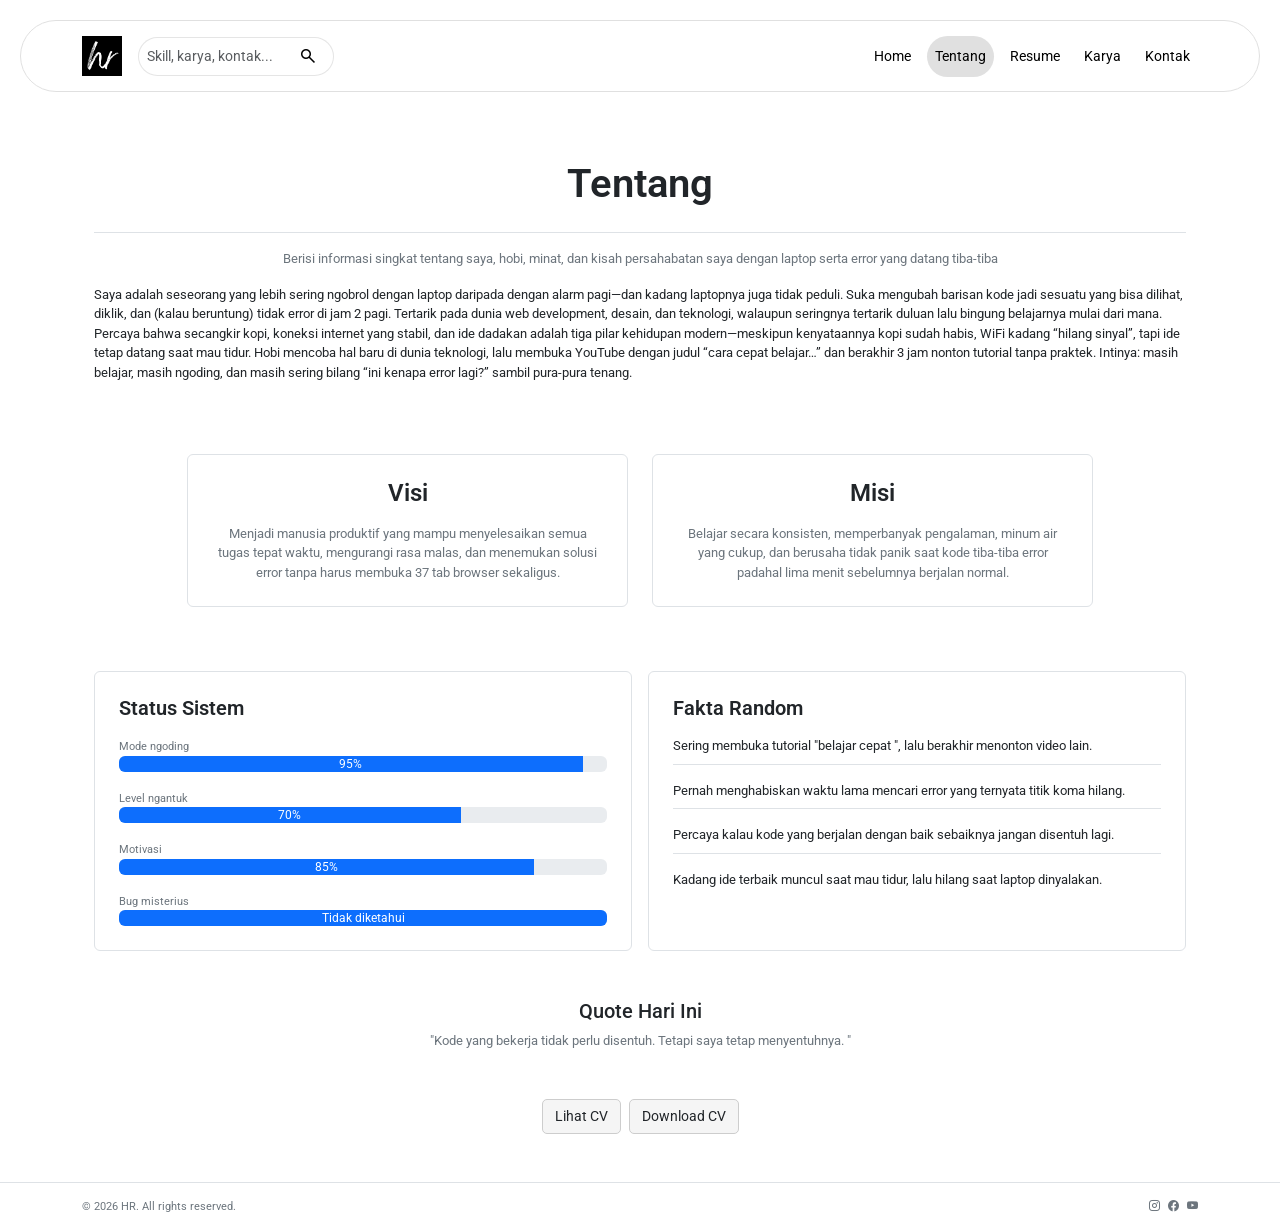
==== about.html @ 9acb25cf "first commit" ====
<!DOCTYPE html>
<html lang="id">

<head>

    <meta charset="UTF-8">
    <meta name="viewport" content="width=device-width, initial-scale=1">

    <title>Tentang</title>
    <link rel="icon" href="Assets/img/favicon.png" type="image/svg+xml">

    <link href="https://cdn.jsdelivr.net/npm/bootstrap@5.3.3/dist/css/bootstrap.min.css" rel="stylesheet">
    <!-- Bootstrap Icon -->
    <link rel="stylesheet" href="https://cdn.jsdelivr.net/npm/bootstrap-icons@1.11.3/font/bootstrap-icons.min.css">
    <link rel="stylesheet" href="https://cdnjs.cloudflare.com/ajax/libs/font-awesome/6.0.0/css/all.min.css" integrity="sha512-9usAa10IRO0HhonpyAIVpjrylPvoDwiPUiKdWk5t3PyolY1cOd4DSE0Ga+ri4AuTroPR5aQvXU9xC6qOPnzFeg==" crossorigin="anonymous" referrerpolicy="no-referrer"
    />
    <link rel="stylesheet" href="https://fonts.googleapis.com/css2?family=Material+Symbols+Outlined:opsz,wght,FILL,GRAD@24,400,0,0&icon-names=construction,groups" />
    <!-- Bootstrap CSS -->
    <link rel="stylesheet" href="Assets/css/style.css">

</head>

<body>
    <!-- Navigation -->

    <nav class="navbar navbar-expand-lg">

        <div class="container">

            <!-- Logo -->

            <a class="navbar-brand fw-bold" href="index.html">

                <img src="Assets/img/favicon.png" alt="Logo" class="logo">

            </a>
            <form class="search-form" id="searchForm">

                <div class="search-box">

                    <input type="search" id="searchInput" class="form-control" placeholder="Skill, karya, kontak...">

                    <button type="submit" class="search-btn">

            <span class="material-symbols-outlined">
                search
            </span>

        </button>

                </div>

            </form>

            <!-- Toggle -->

            <button class="navbar-toggler border-0 shadow-none" type="button" data-bs-toggle="collapse" data-bs-target="#navbarMenu">

            <span class="material-symbols-outlined me-0">
                menu
            </span>


        </button>

            <!-- Menu -->

            <div class="collapse navbar-collapse" id="navbarMenu">
                <hr class="d-lg-none opacity-5">
                <ul class="navbar-nav ms-auto d-flex flex-wrap gap-2">
                    <!-- Navigation Links -->

                    <li class="nav-item">

                        <a class="nav-link" href="index.html" title="Home">
                         Home

                        </a>

                    </li>

                    <li class="nav-item">

                        <a class="nav-link active" href="about.html" title="Tentang">
                            Tentang

                        </a>

                    </li>

                    <li class="nav-item">

                        <a class="nav-link" href="resume.html" title="Resume">
                            Resume

                        </a>

                    </li>

                    <li class="nav-item">

                        <a class="nav-link" href="work.html" title="Karya">
                            Karya

                        </a>

                    </li>

                    <li class="nav-item">

                        <a class="nav-link" href="contact.html" title="Kontak">
                            Kontak

                        </a>

                    </li>


                </ul>


            </div>

        </div>

    </nav>
    <section class="container py-5 px-4 mb-auto " id="about ">

        <h1 class="text-center mb-3 border-bottom pb-4 fw-semibold ">Tentang</h1>
        <p class="text-center text-secondary">Berisi informasi singkat tentang saya, hobi, minat, dan kisah persahabatan saya dengan laptop serta error yang datang tiba-tiba</p>

        <!-- Pendahuluan -->
        <div class="text-justify">
            <p>
                Saya adalah seseorang yang lebih sering ngobrol dengan laptop daripada dengan alarm pagi—dan kadang laptopnya juga tidak peduli. Suka mengubah barisan kode jadi sesuatu yang bisa dilihat, diklik, dan (kalau beruntung) tidak error di jam 2 pagi. Tertarik
                pada dunia web development, desain, dan teknologi, walaupun seringnya tertarik duluan lalu bingung belajarnya mulai dari mana. Percaya bahwa secangkir kopi, koneksi internet yang stabil, dan ide dadakan adalah tiga pilar kehidupan modern—meskipun
                kenyataannya kopi sudah habis, WiFi kadang “hilang sinyal”, tapi ide tetap datang saat mau tidur. Hobi mencoba hal baru di dunia teknologi, lalu membuka YouTube dengan judul “cara cepat belajar…” dan berakhir 3 jam nonton tutorial tanpa
                praktek. Intinya: masih belajar, masih ngoding, dan masih sering bilang “ini kenapa error lagi?” sambil pura-pura tenang.
            </p>
        </div>
        <div class="row justify-content-center text-center mt-5 g-4" id="visi-misi">

            <div class="col-md-5 foundation-content " id="visiContent">
                <div class="border rounded p-4 h-100 ">

                    <h4 class="fw-semibold mb-3 ">
                        Visi
                    </h4>

                    <p class="text-secondary mb-0 ">
                        Menjadi manusia produktif yang mampu menyelesaikan semua tugas tepat waktu, mengurangi rasa malas, dan menemukan solusi error tanpa harus membuka 37 tab browser sekaligus.
                    </p>

                </div>
            </div>

            <div class="col-md-5 foundation-content " id="misiContent ">
                <div class="border rounded p-4 h-100 ">

                    <h4 class="fw-semibold mb-3 ">
                        Misi
                    </h4>

                    <p class="text-secondary mb-0 ">
                        Belajar secara konsisten, memperbanyak pengalaman, minum air yang cukup, dan berusaha tidak panik saat kode tiba-tiba error padahal lima menit sebelumnya berjalan normal.
                    </p>

                </div>
            </div>

        </div>
        <!-- Status Sistem -->
        <div class="row mt-5 g-3" id="status-sistem">

            <div class="col-md-6 ">
                <div class="border rounded p-4 h-100 ">
                    <h5 class="fw-semibold mb-3 ">
                        Status Sistem
                    </h5>

                    <div class="mb-3 ">
                        <small class="text-secondary ">Mode ngoding</small>
                        <div class="progress ">
                            <div class="progress-bar " style="width:95% ">
                                95%
                            </div>
                        </div>
                    </div>

                    <div class="mb-3 ">
                        <small class="text-secondary ">Level ngantuk</small>
                        <div class="progress ">
                            <div class="progress-bar " style="width:70% ">
                                70%
                            </div>
                        </div>
                    </div>

                    <div class="mb-3 ">
                        <small class="text-secondary ">Motivasi</small>
                        <div class="progress ">
                            <div class="progress-bar " style="width:85% ">
                                85%
                            </div>
                        </div>
                    </div>

                    <div>
                        <small class="text-secondary ">Bug misterius</small>
                        <div class="progress ">
                            <div class="progress-bar " style="width:100% ">
                                Tidak diketahui
                            </div>
                        </div>
                    </div>

                </div>
            </div>

            <div class="col-md-6 " id="fakta-random">
                <div class="border rounded p-4 h-100 ">

                    <h5 class="fw-semibold mb-3 ">
                        Fakta Random
                    </h5>

                    <ul class="list-unstyled mb-0 ">

                        <li class="mb-3 border-bottom pb-2 ">
                            Sering membuka tutorial "belajar cepat ", lalu berakhir menonton video lain.
                        </li>

                        <li class="mb-3 border-bottom pb-2 ">
                            Pernah menghabiskan waktu lama mencari error yang ternyata titik koma hilang.
                        </li>

                        <li class="mb-3 border-bottom pb-2 ">
                            Percaya kalau kode yang berjalan dengan baik sebaiknya jangan disentuh lagi.
                        </li>

                        <li>
                            Kadang ide terbaik muncul saat mau tidur, lalu hilang saat laptop dinyalakan.
                        </li>

                    </ul>

                </div>
            </div>

        </div>
        <div class="p-4 text-center mt-4">
            <h5>Quote Hari Ini</h5>

            <p class="text-secondary mb-0 ">
                "Kode yang bekerja tidak perlu disentuh. Tetapi saya tetap menyentuhnya. "
            </p>
        </div>
        <div class="d-flex gap-2 justify-content-center mt-4 ">

            <a href="Assets/file/cv-heru-cahyono.pdf " target="_blank " class="btn btn-custom">
                Lihat CV
            </a>
            <a href="Assets/file/cv-heru-cahyono.pdf " download class="btn btn-custom">
                Download CV
            </a>
        </div>
    </section>
    <!-- Components Footer JS -->
    <div id="footer"></div>
    <script src="https://cdn.jsdelivr.net/npm/bootstrap@5.3.3/dist/js/bootstrap.bundle.min.js "></script>
    <script src="Assets/js/Main.js "></script>
    <script src="Assets/js/Theme.js "></script>
    <script src="Assets/js/Index.js "></script>
    <script src="Assets/js/Search.js "></script>

</body>

</html>
---- Assets/css/style.css ----
@import url('https://fonts.googleapis.com/css2?family=Roboto:wght@300;400;500;600;700&display=swap');
body {
    font-family: "Roboto", sans-serif;
    background: #fff;
    transform: scale(1);
    transform-origin: top center;
    opacity: 0;
    transition: opacity .35s;
    font-size: small;
}

body.loaded {
    opacity: 1;
}


/* DARK MODE */

.dark-mode {
    background: #121212 !important;
    color: #fff !important;
}


/* Navbar */

.dark-mode .navbar {
    border: solid 1px #aaa;
    background: #111 !important;
}

.dark-mode .navbar-collapse {
    background: #111;
}


/* Card */

.dark-mode .card {
    background: #1a1a1a !important;
    color: #fff !important;
    border-color: rgba(255, 255, 255, .1) !important;
}


/* Text */

.dark-mode .text-secondary {
    color: #fff !important;
}


/* Footer */

.dark-mode footer {
    background: #111 !important;
    color: #fff !important;
    border-top: 1px solid rgba(255, 255, 255, .1);
}


/* Form */

.dark-mode .form-control {
    background: #1a1a1a;
    border-color: rgba(255, 255, 255, .1);
}

.dark-mode .form-control::placeholder {
    color: #aaa;
}


/* Dropdown */

.dark-mode .dropdown-menu {
    background: #1a1a1a;
    border-color: rgba(255, 255, 255, .1);
    box-shadow: 0 4px 10px rgba(255, 255, 255, 0.1);
}

.dark-mode .dropdown-item {
    color: #fff !important;
}

.dark-mode .dropdown-item:hover {
    background: #2a2a2a;
}


/* Button */

.dark-mode .navbar-toggler .material-symbols-outlined {
    color: #fff !important;
    border-color: rgba(255, 255, 255, .1);
}


/* Terminal */

.dark-mode .terminal {
    background: #000;
}


/* Links */


/* Filter Buttons */

.dark-mode .filter-btn {
    border-color: rgba(255, 255, 255, .1);
    color: #fff;
}

.dark-mode .filter-btn.active {
    background: #f0f0f0;
    color: #000;
}


/* Hero Section */

.hero {
    padding: 50px 0;
}


/* Navbar */

.navbar {
    padding: 10px;
    position: sticky;
    top: 15px;
    margin: 20px;
    z-index: 1000;
    background: rgba(255, 255, 255);
    backdrop-filter: blur(25px);
    transition: all 0.3s ease;
    border: solid 1px #e0e0e0;
    border-radius: 50px;
}


/* Navbar Toggler */

.navbar-toggler .material-symbols-outlined {
    font-size: 2rem;
    color: #000;
}


/* muncul saat scroll */

.navbar.scrolled {
    box-shadow: 0 1px 20px rgba(0, 0, 0, 0.15);
}

.logo {
    width: 40px;
    height: 40px;
    object-fit: cover;
}


/* Link Navigasi */

.nav-link {
    text-decoration: none;
    padding: 10px;
    transition: 0.3s;
    display: flex;
    align-items: center;
    color: #000;
    font-size: 14px;
    border-radius: 50px;
}

.nav-link:hover {
    transition: 0.3s;
    background: #f5f5f5;
    border-radius: 50px;
}

.nav-link:focus,
.nav-link.active {
    background: #e0e0e0 !important;
    border-radius: 50px;
    transition: 0.3s;
}

.dark-mode .nav-link:hover {
    transition: 0.3s;
    background: #333;
}

.dark-mode .nav-link:focus,
.dark-mode .nav-link.active {
    background: #333 !important;
    transition: 0.3s;
}

.dark-mode .nav-link {
    color: #fff !important;
}


/* Navigation Links */


/* Dropdown Menu */

.dropdown-menu {
    min-width: 50px;
    backdrop-filter: blur(20px);
    border-radius: 5px;
    transition: 0.3s;
}

.dark-mode .dropdown-menu {
    background: #1a1a1a;
}

.dropdown-item {
    color: black !important;
}

.dropdown-item:hover {
    background: #f5f5f5;
    transition: 0.3s;
}

.dropdown-menu .dropdown-item {
    display: flex;
    align-items: center;
    font-size: 14px;
    margin-right: 5px;
}

.nav-item.dropdown .nav-link.show {
    color: #000;
    transition: 0.3s;
}

.dark-mode .nav-item.dropdown .nav-link.show {
    color: #fff !important;
    transition: 0.3s;
}

@media(max-width:991px) {
    .dropdown-menu {
        position: absolute !important;
        left: auto !important;
        right: 0;
        min-width: 50px;
        transition: 0.3s;
    }
}


/* End Dropdown */


/* Custom Link */

.custom-link {
    color: #000 !important;
    transition: 0.3s;
}

.dark-mode .custom-link {
    color: #fff !important;
}


/* Custom Link */


/* Button */

.btn-custom {
    display: flex;
    align-items: center;
    font-size: 14px;
    background: #f5f5f5;
    border-radius: 5px;
    border: solid 1px #cdcdcd;
}

.btn-custom:hover {
    background: #f0f0f0;
    transition: 0.3s;
    box-shadow: 0 2px 5px rgba(0, 0, 0, 0.2);
    border: solid 1px #cdcdcd;
}

.btn-custom:focus {
    background: #e0e0e0 !important;
    transition: 0.3s;
}

.dark-mode .btn-custom {
    background: #2a2a2a;
    color: #fff;
}

.dark-mode .btn-custom:hover {
    background: #3a3a3a;
    transition: 0.3s;
    box-shadow: 0 2px 5px rgba(255, 255, 255, 0.2);
}

.dark-mode .btn-custom:focus {
    color: #000;
    background: #3a3a3a;
    transition: 0.3s;
}


/* End Buttons */


/* Foto Hero */

.profile {
    width: 300px;
    height: 300px;
    object-fit: cover;
}


/* Footer */

footer {
    padding: 15px;
    text-align: center;
    margin-top: 10px;
    font-size: 11px;
    background: rgba(255, 255, 255);
}

footer a {
    transition: 0.3s;
}

footer a:hover {
    color: gray !important;
}


/* Card */

.card {
    border: 1px solid rgba(0, 0, 0, 0.1);
    border-radius: 15px;
    margin-bottom: 10px;
    background-color: rgb(255, 255, 255);
    border-radius: 5px;
    cursor: pointer;
}

.card:hover {
    box-shadow: 0 5px 10px rgba(0, 0, 0, 0.1);
    transition: all 0.3s;
}

.dark-mode .card:hover {
    box-shadow: 0 5px 10px rgba(255, 255, 255, 0.1);
}

.card img {
    height: 100%;
    width: 100%;
    transition: 0.1s;
}

.material-symbols-outlined {
    margin-right: 5px;
}

.img-fluid {
    width: 100%;
    transition: 0.1s;
}

.img-profile {
    box-shadow: 0 0 20px rgba(0, 0, 0, 0.15);
}

.card-home {
    border: 1px solid rgba(0, 0, 0, 0.1);
    border-radius: 15px;
    margin-bottom: 10px;
    background-color: rgb(255, 255, 255);
    cursor: pointer;
}

.card-home:hover {
    box-shadow: 0 5px 10px rgba(0, 0, 0, 0.1);
    transition: 0.3s;
}

.dark-mode .card-home {
    background: #1a1a1a;
    color: #fff;
}

.dark-mode .card-home:hover {
    color: #fff;
    box-shadow: 0 5px 10px rgba(255, 255, 255, 0.1);
    transition: all 0.1s;
}


/* Form Control */

.form-control,
.pesan {
    border: 1px solid rgba(0, 0, 0, 0.1);
    font-size: 14px;
    padding: 8px;
    border-radius: 10px;
    background: #ffffff;
}

.form-control:focus {
    border: 1px solid #cdcccc;
    box-shadow: 0 0 10px rgba(0, 0, 0, 0.2);
}

.dark-mode .form-control,
.dark-mode .pesan {
    background: #1a1a1a;
    color: #f0f0f0;
}

.dark-mode .form-control:hover {
    border: 1px solid #cdcccc;
    box-shadow: 0 0 10px rgba(255, 255, 255, 0.2);
}

.dark-mode .form-control:focus {
    border: 1px solid #cdcccc;
    box-shadow: 0 0 10px rgba(255, 255, 255, 0.2);
}


/* Input Group */

.search-box {
    position: relative;
    width: 100%;
}

.search-box input {
    border-radius: 50px;
}

.search-btn {
    position: absolute;
    top: 50%;
    right: 5px;
    transform: translateY(-50%);
    border: none;
    background: transparent;
    display: flex;
    align-items: center;
    justify-content: center;
    cursor: pointer;
}

.search-btn:hover {
    opacity: .7;
}

.search-btn .material-symbols-outlined {
    font-size: 20px;
}

.dark-mode .search-btn .material-symbols-outlined {
    color: #fff !important;
}

textarea {
    resize: none;
}


/* Input Group */


/* Link Telephone */

a[href^="tel"] {
    color: #000 !important;
    text-decoration: none !important;
}


/* .time-box {
    display: inline-block;
}

.dark-mode .time-box {
    border: 1px solid rgba(255, 255, 255, 0.1);
}
 */


/* Notifikasi Pesan Terkirim */

#successMessage,
#searchAlert {
    border-radius: 12px;
    animation: fadeIn 0.4s;
}

@keyframes fadeIn {
    from {
        opacity: 0;
        transform: translateY(10px);
    }
    to {
        opacity: 1;
        transform: translateY(0);
    }
}


/* Form Control Contact */

.badge {
    margin-right: 5px;
    margin-bottom: 5px;
    border-radius: 5px;
    padding: 6px 10px;
}

.visitor-box {
    display: inline-block;
    border-radius: 5px;
    font-size: 14px;
}

.dark-mode .visitor-box {
    border: 1px solid rgba(255, 255, 255, .1);
}

.contact-info {
    background: #f0f0f0;
}


/* Chat Box */

#chatBox {
    font-size: 14px;
    scroll-behavior: smooth;
}

#chatBox div {
    padding: 10px;
    border-radius: 10px;
}


/* Terminal */

.terminal {
    background: #000;
    color: #f0f0f0;
    font-family: monospace;
    min-height: 400px;
}

.terminal-input {
    background: transparent;
    border: none;
    outline: none;
    color: #f0f0f0;
    width: 100%;
    font-family: monospace;
}

#terminalOutput div {
    margin-bottom: 8px;
}


/* Filter Button */

.filter-btn {
    border: none;
    background: transparent;
    padding: 8px 16px;
    border-radius: 20px;
    font-size: 14px;
    color: #000;
}

.filter-btn.active {
    background: #f0f0f0;
    color: #000;
    transition: 0.3s;
}

.feature-content {
    animation: fade 0.3s ease;
}

@keyframes fade {
    from {
        opacity: 0;
        transform: translateY(10px);
    }
    to {
        opacity: 1;
        transform: translateY(0);
    }
}

.quote-box {
    transition: .4s;
}

#quoteText {
    transition: .4s;
    font-style: italic;
}

.switch {
    position: relative;
    display: inline-block;
    width: 40px;
    height: 22px;
}

.switch input {
    display: none;
}

.slider {
    position: absolute;
    inset: 0;
    background: #ddd;
    border-radius: 50px;
    transition: .3s;
}

.slider:before {
    content: "";
    position: absolute;
    width: 16px;
    height: 16px;
    left: 3px;
    top: 3px;
    background: #fff;
    border-radius: 50%;
    transition: .3s;
}

input:checked+.slider {
    background: #0d6efd;
}

input:checked+.slider:before {
    transform: translateX(18px);
}


/* Activity Log  */

.activity-log {
    background-color: #1e1e1e;
    color: #75be00;
    font-family: 'Courier New', Courier, monospace;
    padding: 15px;
    border-radius: 8px;
    max-width: 450px;
    margin: 20px auto;
    text-align: left;
    box-shadow: 0 4px 10px rgba(0, 0, 0, 0.3);
}

.activity-log h3 {
    margin-top: 0;
    color: #fff;
    border-bottom: 1px solid #333;
    padding-bottom: 5px;
    font-size: 14px;
}

.activity-log ul {
    list-style: none;
    padding: 0;
    margin: 0;
    font-size: 13px;
}

.activity-log li {
    margin-bottom: 8px;
}

.activity-log .time {
    color: #007acc;
}

#status-sistem,
#fakta-random {
    scroll-margin-top: 100px;
    animation: fadeIn 0.5s ease;
}

.transition-hover {
    transition: transform 0.2s ease-in-out, box-shadow 0.2s ease-in-out;
}

.transition-hover:hover {
    transform: translateY(-4px);
    box-shadow: 0 0.5rem 1rem rgba(0, 0, 0, 0.15) !important;
}
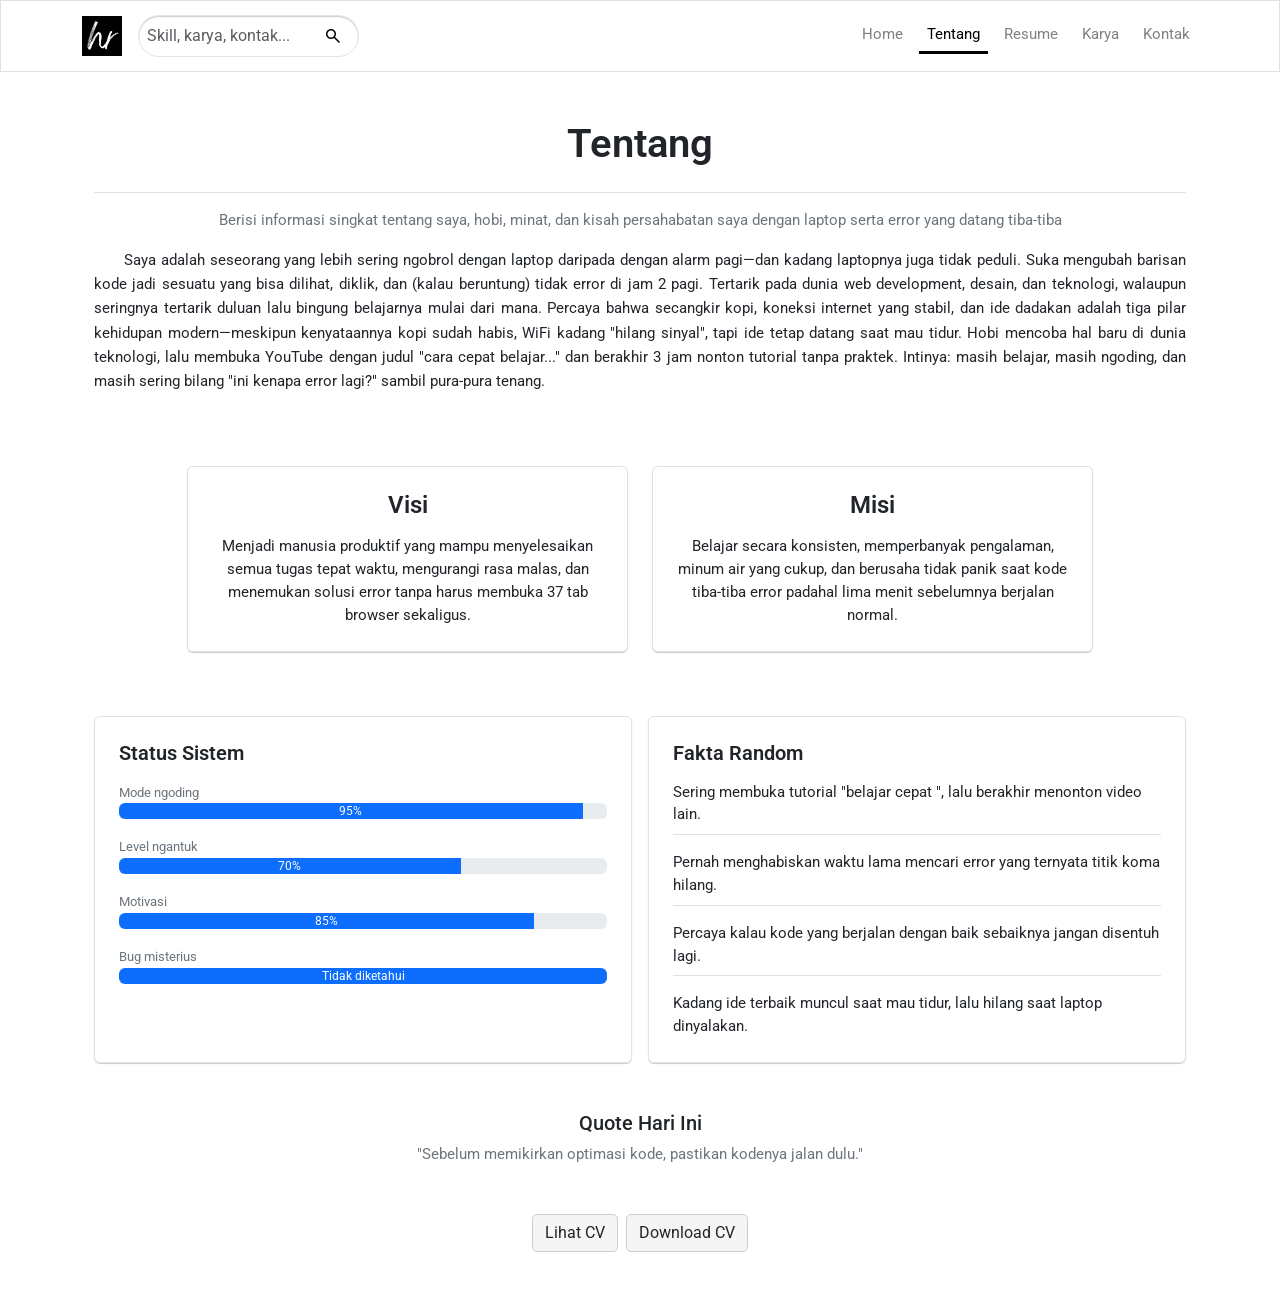
==== commit 19250424: "update" ====
--- a/about.html
+++ b/about.html
@@ -56,7 +56,7 @@
 
             <button class="navbar-toggler border-0 shadow-none" type="button" data-bs-toggle="collapse" data-bs-target="#navbarMenu">
 
-            <span class="material-symbols-outlined me-0">
+            <span class="material-symbols-outlined me-0" title="Menu">
                 menu
             </span>
 
@@ -130,24 +130,24 @@
         <p class="text-center text-secondary">Berisi informasi singkat tentang saya, hobi, minat, dan kisah persahabatan saya dengan laptop serta error yang datang tiba-tiba</p>
 
         <!-- Pendahuluan -->
-        <div class="text-justify">
+        <div class="text-justify" style="text-align: justify; text-justify: inter-word; line-height: 1.6; text-indent: 30px;">
             <p>
                 Saya adalah seseorang yang lebih sering ngobrol dengan laptop daripada dengan alarm pagi—dan kadang laptopnya juga tidak peduli. Suka mengubah barisan kode jadi sesuatu yang bisa dilihat, diklik, dan (kalau beruntung) tidak error di jam 2 pagi. Tertarik
                 pada dunia web development, desain, dan teknologi, walaupun seringnya tertarik duluan lalu bingung belajarnya mulai dari mana. Percaya bahwa secangkir kopi, koneksi internet yang stabil, dan ide dadakan adalah tiga pilar kehidupan modern—meskipun
-                kenyataannya kopi sudah habis, WiFi kadang “hilang sinyal”, tapi ide tetap datang saat mau tidur. Hobi mencoba hal baru di dunia teknologi, lalu membuka YouTube dengan judul “cara cepat belajar…” dan berakhir 3 jam nonton tutorial tanpa
-                praktek. Intinya: masih belajar, masih ngoding, dan masih sering bilang “ini kenapa error lagi?” sambil pura-pura tenang.
+                kenyataannya kopi sudah habis, WiFi kadang "hilang sinyal", tapi ide tetap datang saat mau tidur. Hobi mencoba hal baru di dunia teknologi, lalu membuka YouTube dengan judul "cara cepat belajar..." dan berakhir 3 jam nonton tutorial tanpa
+                praktek. Intinya: masih belajar, masih ngoding, dan masih sering bilang "ini kenapa error lagi?" sambil pura-pura tenang.
             </p>
         </div>
         <div class="row justify-content-center text-center mt-5 g-4" id="visi-misi">
 
             <div class="col-md-5 foundation-content " id="visiContent">
-                <div class="border rounded p-4 h-100 ">
+                <div class="card-about border rounded p-4 h-100 ">
 
                     <h4 class="fw-semibold mb-3 ">
                         Visi
                     </h4>
 
-                    <p class="text-secondary mb-0 ">
+                    <p class="mb-0 ">
                         Menjadi manusia produktif yang mampu menyelesaikan semua tugas tepat waktu, mengurangi rasa malas, dan menemukan solusi error tanpa harus membuka 37 tab browser sekaligus.
                     </p>
 
@@ -155,13 +155,13 @@
             </div>
 
             <div class="col-md-5 foundation-content " id="misiContent ">
-                <div class="border rounded p-4 h-100 ">
+                <div class="card-about border rounded p-4 h-100 ">
 
                     <h4 class="fw-semibold mb-3 ">
                         Misi
                     </h4>
 
-                    <p class="text-secondary mb-0 ">
+                    <p class="mb-0 ">
                         Belajar secara konsisten, memperbanyak pengalaman, minum air yang cukup, dan berusaha tidak panik saat kode tiba-tiba error padahal lima menit sebelumnya berjalan normal.
                     </p>
 
@@ -173,7 +173,7 @@
         <div class="row mt-5 g-3" id="status-sistem">
 
             <div class="col-md-6 ">
-                <div class="border rounded p-4 h-100 ">
+                <div class="card-about border rounded p-4 h-100 ">
                     <h5 class="fw-semibold mb-3 ">
                         Status Sistem
                     </h5>
@@ -218,7 +218,7 @@
             </div>
 
             <div class="col-md-6 " id="fakta-random">
-                <div class="border rounded p-4 h-100 ">
+                <div class="card-about border rounded p-4 h-100 ">
 
                     <h5 class="fw-semibold mb-3 ">
                         Fakta Random
@@ -251,27 +251,29 @@
         <div class="p-4 text-center mt-4">
             <h5>Quote Hari Ini</h5>
 
-            <p class="text-secondary mb-0 ">
-                "Kode yang bekerja tidak perlu disentuh. Tetapi saya tetap menyentuhnya. "
+            <p class="text-secondary mb-0" id="quote-about">
+                " Kode yang bekerja tidak perlu disentuh. Tetapi saya tetap menyentuhnya. "
             </p>
+
         </div>
         <div class="d-flex gap-2 justify-content-center mt-4 ">
 
-            <a href="Assets/file/cv-heru-cahyono.pdf " target="_blank " class="btn btn-custom">
+            <a href="Assets/file/cv-heru-cahyono.pdf " target="_blank " class="btn btn-custom ">
                 Lihat CV
             </a>
-            <a href="Assets/file/cv-heru-cahyono.pdf " download class="btn btn-custom">
+            <a href="Assets/file/cv-heru-cahyono.pdf " download class="btn btn-custom ">
                 Download CV
             </a>
         </div>
     </section>
     <!-- Components Footer JS -->
-    <div id="footer"></div>
+    <div id="footer "></div>
     <script src="https://cdn.jsdelivr.net/npm/bootstrap@5.3.3/dist/js/bootstrap.bundle.min.js "></script>
     <script src="Assets/js/Main.js "></script>
     <script src="Assets/js/Theme.js "></script>
     <script src="Assets/js/Index.js "></script>
     <script src="Assets/js/Search.js "></script>
+    <script src="Assets/js/Quote.js "></script>
 
 </body>
 
--- a/Assets/css/style.css
+++ b/Assets/css/style.css
@@ -2,15 +2,7 @@
 body {
     font-family: "Roboto", sans-serif;
     background: #fff;
-    transform: scale(1);
-    transform-origin: top center;
-    opacity: 0;
-    transition: opacity .35s;
-    font-size: small;
-}
-
-body.loaded {
-    opacity: 1;
+    font-size: 95% !important;
 }
 
 
@@ -131,14 +123,13 @@
 .navbar {
     padding: 10px;
     position: sticky;
-    top: 15px;
-    margin: 20px;
+    top: 0;
+    margin: 0;
     z-index: 1000;
     background: rgba(255, 255, 255);
     backdrop-filter: blur(25px);
     transition: all 0.3s ease;
     border: solid 1px #e0e0e0;
-    border-radius: 50px;
 }
 
 
@@ -152,9 +143,11 @@
 
 /* muncul saat scroll */
 
-.navbar.scrolled {
+
+/* .navbar.scrolled {
     box-shadow: 0 1px 20px rgba(0, 0, 0, 0.15);
 }
+ */
 
 .logo {
     width: 40px;
@@ -167,37 +160,31 @@
 
 .nav-link {
     text-decoration: none;
-    padding: 10px;
+    padding: 5px;
     transition: 0.3s;
     display: flex;
     align-items: center;
-    color: #000;
-    font-size: 14px;
-    border-radius: 50px;
+    color: gray !important;
 }
 
 .nav-link:hover {
-    transition: 0.3s;
-    background: #f5f5f5;
-    border-radius: 50px;
-}
-
-.nav-link:focus,
+    color: #000 !important;
+}
+
 .nav-link.active {
-    background: #e0e0e0 !important;
-    border-radius: 50px;
-    transition: 0.3s;
+    color: #000 !important;
+    border-bottom: solid 3px #000 !important;
+    border-radius: 0px;
 }
 
 .dark-mode .nav-link:hover {
-    transition: 0.3s;
-    background: #333;
-}
-
-.dark-mode .nav-link:focus,
+    color: #fff !important;
+}
+
 .dark-mode .nav-link.active {
-    background: #333 !important;
-    transition: 0.3s;
+    color: #fff !important;
+    border-bottom: solid 3px #fff !important;
+    border-radius: 0px;
 }
 
 .dark-mode .nav-link {
@@ -214,7 +201,7 @@
     min-width: 50px;
     backdrop-filter: blur(20px);
     border-radius: 5px;
-    transition: 0.3s;
+    box-shadow: 0 4px 10px rgba(0, 0, 0, 0.1);
 }
 
 .dark-mode .dropdown-menu {
@@ -227,33 +214,28 @@
 
 .dropdown-item:hover {
     background: #f5f5f5;
-    transition: 0.3s;
 }
 
 .dropdown-menu .dropdown-item {
     display: flex;
     align-items: center;
-    font-size: 14px;
     margin-right: 5px;
 }
 
 .nav-item.dropdown .nav-link.show {
     color: #000;
-    transition: 0.3s;
 }
 
 .dark-mode .nav-item.dropdown .nav-link.show {
     color: #fff !important;
-    transition: 0.3s;
 }
 
 @media(max-width:991px) {
     .dropdown-menu {
         position: absolute !important;
-        left: auto !important;
-        right: 0;
+        left: 0;
+        right: auto !important;
         min-width: 50px;
-        transition: 0.3s;
     }
 }
 
@@ -265,7 +247,6 @@
 
 .custom-link {
     color: #000 !important;
-    transition: 0.3s;
 }
 
 .dark-mode .custom-link {
@@ -281,7 +262,6 @@
 .btn-custom {
     display: flex;
     align-items: center;
-    font-size: 14px;
     background: #f5f5f5;
     border-radius: 5px;
     border: solid 1px #cdcdcd;
@@ -289,14 +269,12 @@
 
 .btn-custom:hover {
     background: #f0f0f0;
-    transition: 0.3s;
     box-shadow: 0 2px 5px rgba(0, 0, 0, 0.2);
     border: solid 1px #cdcdcd;
 }
 
 .btn-custom:focus {
     background: #e0e0e0 !important;
-    transition: 0.3s;
 }
 
 .dark-mode .btn-custom {
@@ -306,14 +284,12 @@
 
 .dark-mode .btn-custom:hover {
     background: #3a3a3a;
-    transition: 0.3s;
     box-shadow: 0 2px 5px rgba(255, 255, 255, 0.2);
 }
 
 .dark-mode .btn-custom:focus {
     color: #000;
     background: #3a3a3a;
-    transition: 0.3s;
 }
 
 
@@ -357,11 +333,11 @@
     background-color: rgb(255, 255, 255);
     border-radius: 5px;
     cursor: pointer;
+    box-shadow: 0 1px 1px #cdcdcd;
 }
 
 .card:hover {
     box-shadow: 0 5px 10px rgba(0, 0, 0, 0.1);
-    transition: all 0.3s;
 }
 
 .dark-mode .card:hover {
@@ -393,11 +369,11 @@
     margin-bottom: 10px;
     background-color: rgb(255, 255, 255);
     cursor: pointer;
+    box-shadow: 0 1px 1px #cdcdcd;
 }
 
 .card-home:hover {
     box-shadow: 0 5px 10px rgba(0, 0, 0, 0.1);
-    transition: 0.3s;
 }
 
 .dark-mode .card-home {
@@ -408,7 +384,10 @@
 .dark-mode .card-home:hover {
     color: #fff;
     box-shadow: 0 5px 10px rgba(255, 255, 255, 0.1);
-    transition: all 0.1s;
+}
+
+.card-about {
+    box-shadow: 0 1px 1px #cdcdcd;
 }
 
 
@@ -417,15 +396,14 @@
 .form-control,
 .pesan {
     border: 1px solid rgba(0, 0, 0, 0.1);
-    font-size: 14px;
     padding: 8px;
-    border-radius: 10px;
+    border-radius: 20px;
     background: #ffffff;
 }
 
 .form-control:focus {
     border: 1px solid #cdcccc;
-    box-shadow: 0 0 10px rgba(0, 0, 0, 0.2);
+    box-shadow: inset 0 1px 5px #cdcdcd;
 }
 
 .dark-mode .form-control,
@@ -434,14 +412,9 @@
     color: #f0f0f0;
 }
 
-.dark-mode .form-control:hover {
-    border: 1px solid #cdcccc;
-    box-shadow: 0 0 10px rgba(255, 255, 255, 0.2);
-}
-
 .dark-mode .form-control:focus {
     border: 1px solid #cdcccc;
-    box-shadow: 0 0 10px rgba(255, 255, 255, 0.2);
+    box-shadow: inset 0 1px 5px #cdcdcd;
 }
 
 
@@ -453,7 +426,12 @@
 }
 
 .search-box input {
+    box-shadow: inset 0 1px 1px #cdcdcd;
     border-radius: 50px;
+}
+
+.search-box input:focus {
+    box-shadow: inset 0 1px 5px #cdcdcd;
 }
 
 .search-btn {
@@ -475,6 +453,7 @@
 
 .search-btn .material-symbols-outlined {
     font-size: 20px;
+    color: #000;
 }
 
 .dark-mode .search-btn .material-symbols-outlined {
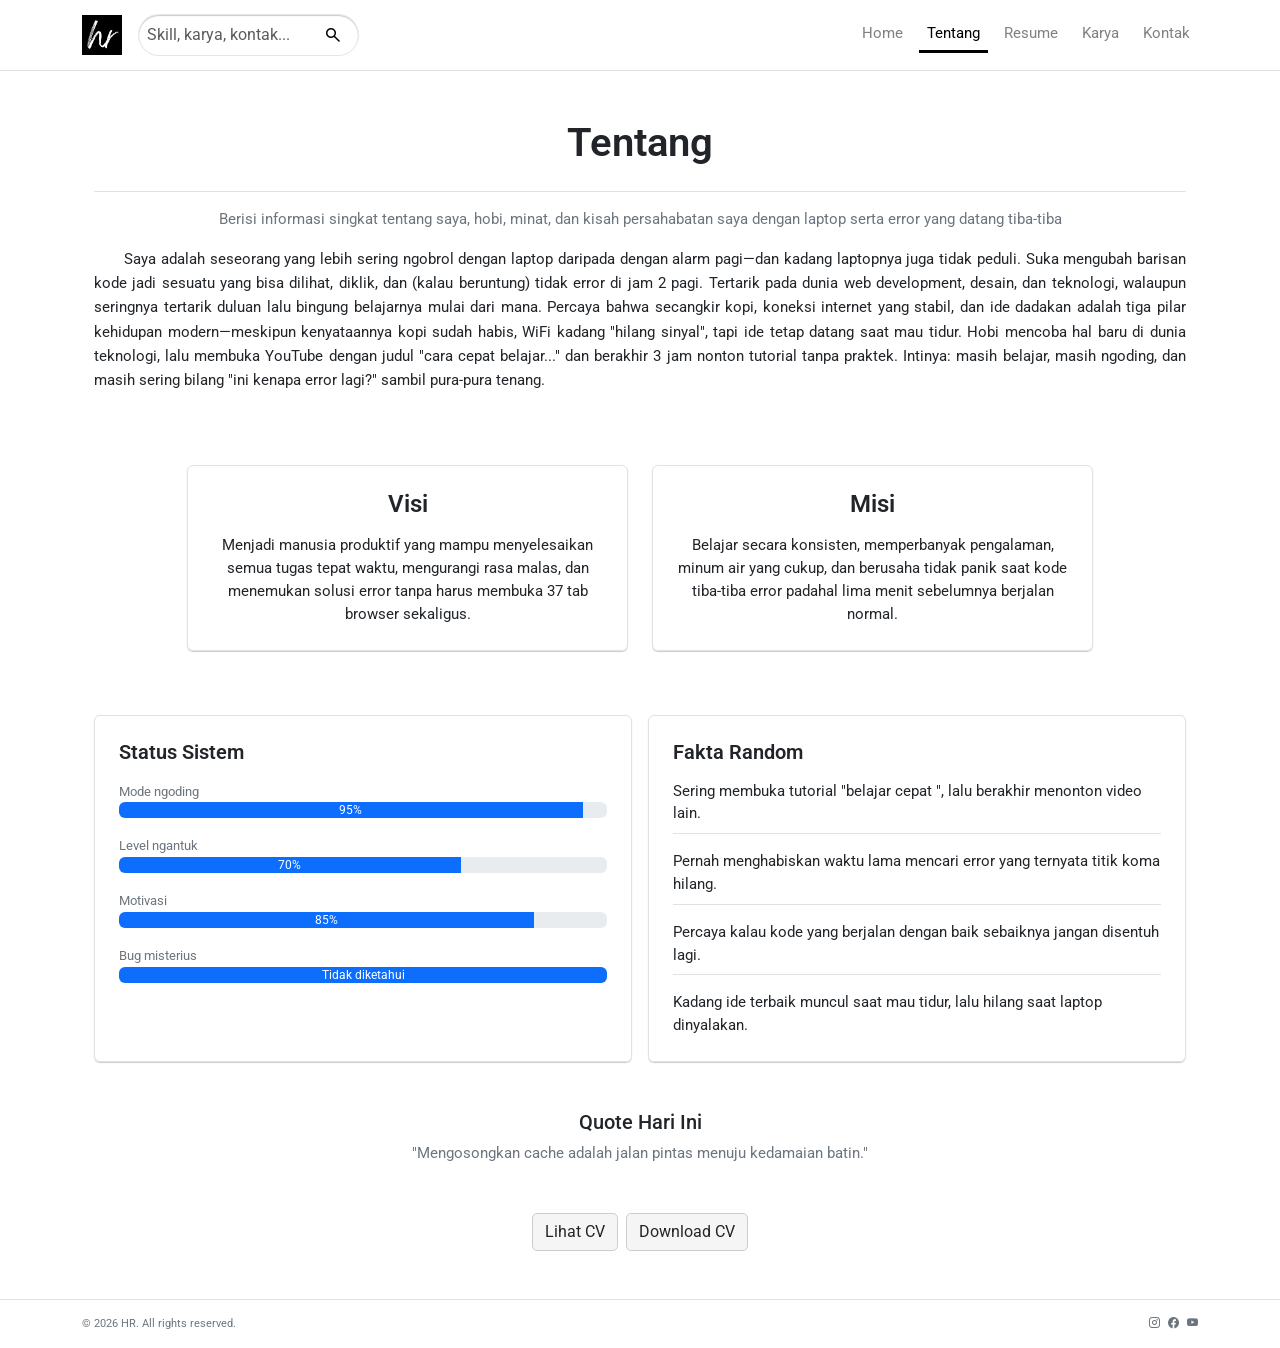
==== commit 53a0f709: "change" ====
--- a/about.html
+++ b/about.html
@@ -267,7 +267,7 @@
         </div>
     </section>
     <!-- Components Footer JS -->
-    <div id="footer "></div>
+    <div id="footer"></div>
     <script src="https://cdn.jsdelivr.net/npm/bootstrap@5.3.3/dist/js/bootstrap.bundle.min.js "></script>
     <script src="Assets/js/Main.js "></script>
     <script src="Assets/js/Theme.js "></script>
--- a/Assets/css/style.css
+++ b/Assets/css/style.css
@@ -129,7 +129,7 @@
     background: rgba(255, 255, 255);
     backdrop-filter: blur(25px);
     transition: all 0.3s ease;
-    border: solid 1px #e0e0e0;
+    border-bottom: solid 1px #e0e0e0;
 }
 
 
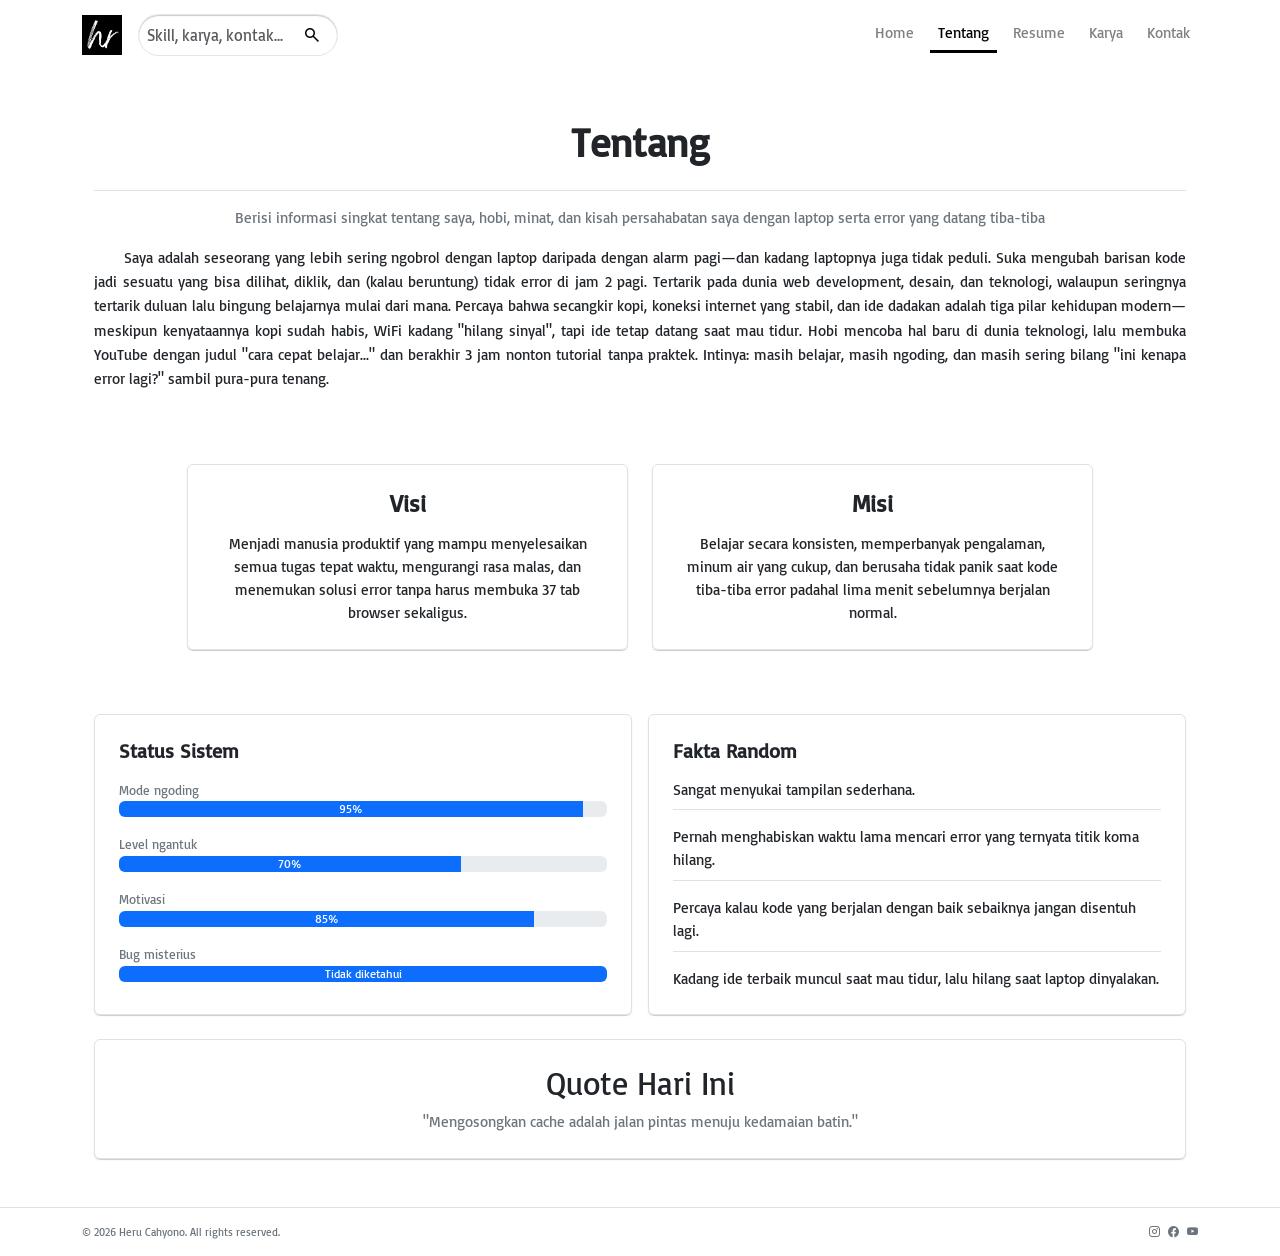
==== commit c099e575: "update" ====
--- a/about.html
+++ b/about.html
@@ -227,7 +227,7 @@
                     <ul class="list-unstyled mb-0 ">
 
                         <li class="mb-3 border-bottom pb-2 ">
-                            Sering membuka tutorial "belajar cepat ", lalu berakhir menonton video lain.
+                            Sangat menyukai tampilan sederhana.
                         </li>
 
                         <li class="mb-3 border-bottom pb-2 ">
@@ -248,23 +248,15 @@
             </div>
 
         </div>
-        <div class="p-4 text-center mt-4">
-            <h5>Quote Hari Ini</h5>
+        <div class="p-4 text-center mt-4 card-about border rounded">
+            <h2>Quote Hari Ini</h2>
 
             <p class="text-secondary mb-0" id="quote-about">
                 " Kode yang bekerja tidak perlu disentuh. Tetapi saya tetap menyentuhnya. "
             </p>
 
         </div>
-        <div class="d-flex gap-2 justify-content-center mt-4 ">
-
-            <a href="Assets/file/cv-heru-cahyono.pdf " target="_blank " class="btn btn-custom ">
-                Lihat CV
-            </a>
-            <a href="Assets/file/cv-heru-cahyono.pdf " download class="btn btn-custom ">
-                Download CV
-            </a>
-        </div>
+
     </section>
     <!-- Components Footer JS -->
     <div id="footer"></div>
--- a/Assets/css/style.css
+++ b/Assets/css/style.css
@@ -1,6 +1,6 @@
-@import url('https://fonts.googleapis.com/css2?family=Roboto:wght@300;400;500;600;700&display=swap');
+@import url('https://fonts.googleapis.com/css2?family=Basic:wght@300;400;500;600;700&display=swap');
 body {
-    font-family: "Roboto", sans-serif;
+    font-family: "Basic", sans-serif;
     background: #fff;
     font-size: 95% !important;
 }
@@ -11,18 +11,6 @@
 .dark-mode {
     background: #121212 !important;
     color: #fff !important;
-}
-
-
-/* Navbar */
-
-.dark-mode .navbar {
-    border: solid 1px #aaa;
-    background: #111 !important;
-}
-
-.dark-mode .navbar-collapse {
-    background: #111;
 }
 
 
@@ -126,10 +114,14 @@
     top: 0;
     margin: 0;
     z-index: 1000;
-    background: rgba(255, 255, 255);
-    backdrop-filter: blur(25px);
+    background: rgba(255, 255, 255, 0.664);
+    backdrop-filter: blur(80px);
     transition: all 0.3s ease;
-    border-bottom: solid 1px #e0e0e0;
+}
+
+.dark-mode .navbar {
+    background: #12121276;
+    backdrop-filter: blur(80px);
 }
 
 
@@ -263,8 +255,9 @@
     display: flex;
     align-items: center;
     background: #f5f5f5;
-    border-radius: 5px;
+    border-radius: 50px;
     border: solid 1px #cdcdcd;
+    font-weight: 550;
 }
 
 .btn-custom:hover {
@@ -274,7 +267,13 @@
 }
 
 .btn-custom:focus {
-    background: #e0e0e0 !important;
+    outline: none;
+    box-shadow: 0 0 0 4px rgba(26, 115, 232, .15);
+}
+
+.btn-custom:active {
+    background: #f1f3f4;
+    transition: 0.3s;
 }
 
 .dark-mode .btn-custom {
@@ -373,7 +372,7 @@
 }
 
 .card-home:hover {
-    box-shadow: 0 5px 10px rgba(0, 0, 0, 0.1);
+    box-shadow: 0 5px 10px rgba(0, 0, 0, 0.10);
 }
 
 .dark-mode .card-home {
